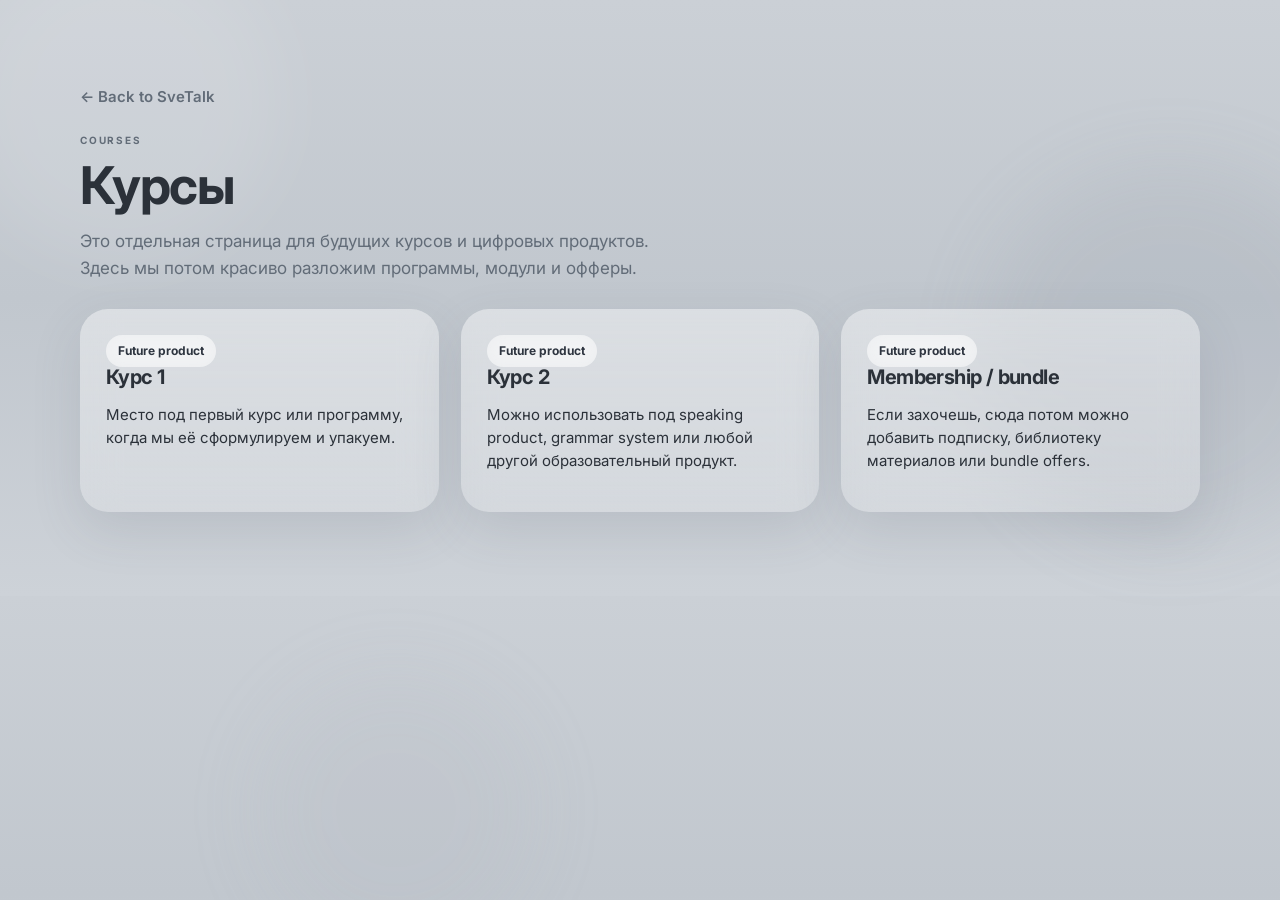
==== courses.html @ f73d2fb9 "Make hero left-aligned and CTA button" ====
<!DOCTYPE html>
<html lang="ru">
<head>
  <meta charset="UTF-8" />
  <meta name="viewport" content="width=device-width, initial-scale=1.0" />
  <title>SveTalk — Courses</title>
  <link rel="preconnect" href="https://fonts.googleapis.com">
  <link rel="preconnect" href="https://fonts.gstatic.com" crossorigin>
  <link href="https://fonts.googleapis.com/css2?family=Inter:wght@400;500;600;700;800&display=swap" rel="stylesheet">
  <link rel="stylesheet" href="styles.css" />
</head>
<body>
  <div class="bg-orbs" aria-hidden="true"><span class="orb orb-1"></span><span class="orb orb-2"></span><span class="orb orb-3"></span></div>
  <main class="section shell">
    <div class="container">
      <a href="index.html" class="ghost-link">← Back to SveTalk</a>
      <div class="section-heading" style="margin-top:24px;">
        <p class="eyebrow">Courses</p>
        <h1>Курсы</h1>
        <p class="lead">Это отдельная страница для будущих курсов и цифровых продуктов. Здесь мы потом красиво разложим программы, модули и офферы.</p>
      </div>
      <div class="cards-3">
        <article class="card-light"><span class="mini-label">Future product</span><h3>Курс 1</h3><p>Место под первый курс или программу, когда мы её сформулируем и упакуем.</p></article>
        <article class="card-light"><span class="mini-label">Future product</span><h3>Курс 2</h3><p>Можно использовать под speaking product, grammar system или любой другой образовательный продукт.</p></article>
        <article class="card-light"><span class="mini-label">Future product</span><h3>Membership / bundle</h3><p>Если захочешь, сюда потом можно добавить подписку, библиотеку материалов или bundle offers.</p></article>
      </div>
    </div>
  </main>
</body>
</html>
---- styles.css ----
:root {
  --bg: #d2d5da;
  --text: #2b3139;
  --muted: #626c78;
  --shadow: 0 18px 50px rgba(84, 91, 103, 0.14);
}

* { box-sizing: border-box; }
html { scroll-behavior: smooth; }
body {
  margin: 0;
  font-family: 'Inter', system-ui, sans-serif;
  color: var(--text);
  background: linear-gradient(180deg, #cbd0d6 0%, #c1c7ce 50%, #cdd2d8 100%);
  line-height: 1.55;
  overflow-x: hidden;
}

a { color: inherit; text-decoration: none; }
.shell, .section { position: relative; z-index: 2; }
.container { width: min(1120px, calc(100% - 32px)); margin: 0 auto; }
.section, .section-soft { padding: 84px 0; }
.section-heading { max-width: 700px; margin-bottom: 28px; }
.eyebrow {
  margin-bottom: 10px;
  font-size: 10px;
  text-transform: uppercase;
  letter-spacing: 0.18em;
  color: var(--muted);
  font-weight: 700;
}

h1, h2, h3 { margin: 0 0 14px; line-height: 1.08; letter-spacing: -0.03em; }
h1 { font-size: clamp(34px, 5vw, 52px); }
h2 { font-size: clamp(26px, 4vw, 38px); }
h3 { font-size: 20px; }
p, li, a, button { font-size: 15px; }
p { margin: 0 0 14px; }
.lead { max-width: 600px; font-size: 17px; color: var(--muted); }

.bg-orbs {
  position: fixed;
  inset: 0;
  overflow: hidden;
  pointer-events: none;
  z-index: 0;
}
.orb {
  position: absolute;
  border-radius: 50%;
  filter: blur(36px);
  opacity: 0.5;
}
.orb-1 { width: 320px; height: 320px; background: rgba(255,255,255,0.24); top: -60px; left: -40px; }
.orb-2 { width: 380px; height: 380px; background: rgba(130, 139, 151, 0.25); top: 18%; right: -80px; }
.orb-3 { width: 280px; height: 280px; background: rgba(171, 177, 186, 0.22); bottom: -50px; left: 20%; }
#mouse-glow {
  position: absolute;
  width: 300px;
  height: 300px;
  border-radius: 50%;
  background: radial-gradient(circle, rgba(255,255,255,0.4), rgba(255,255,255,0.12) 45%, transparent 72%);
  filter: blur(14px);
  transition: transform 0.08s linear;
}
#floating-glyphs { position: absolute; inset: 0; }
.glyph {
  position: absolute;
  color: rgba(57, 65, 78, 0.3);
  font-size: 13px;
  animation: floatGlyph 1.8s ease-out forwards;
}
@keyframes floatGlyph {
  0% { opacity: 0; transform: translate(-50%, -50%) scale(0.8); }
  15% { opacity: 1; }
  100% { opacity: 0; transform: translate(-50%, -92px) scale(1.12); }
}

.hero { padding: 26px 0 72px; }
.nav {
  display: flex;
  align-items: center;
  justify-content: space-between;
  gap: 18px;
  margin-bottom: 52px;
  position: relative;
  z-index: 30;
}
.brand { font-size: 22px; font-weight: 800; }
.nav-side {
  display: flex;
  align-items: center;
  gap: 16px;
  flex-wrap: wrap;
}
.nav-links {
  display: flex;
  align-items: center;
  gap: 18px;
  flex-wrap: wrap;
}
.nav-links a {
  color: var(--muted);
  font-size: 14px;
}
.nav-links a:hover, .ghost-link:hover { color: var(--text); }
.lang-menu { position: relative; }
.icon-button {
  border: 0;
  background: transparent;
  color: var(--muted);
  cursor: pointer;
  font-size: 18px;
  padding: 0;
}
.lang-dropdown {
  position: absolute;
  top: calc(100% + 10px);
  right: 0;
  min-width: 150px;
  background: rgba(248,249,250,0.96);
  backdrop-filter: blur(16px);
  border-radius: 16px;
  box-shadow: var(--shadow);
  padding: 8px;
  display: none;
  z-index: 80;
}
.lang-dropdown.open { display: grid; gap: 4px; }
.lang-item {
  border: 0;
  background: transparent;
  text-align: left;
  padding: 10px 12px;
  border-radius: 12px;
  color: var(--text);
  cursor: pointer;
}
.lang-item.active, .lang-item:hover { background: rgba(67, 74, 84, 0.08); }

.hero-grid {
  display: grid;
  grid-template-columns: 1fr 0.8fr;
  gap: 30px;
  align-items: center;
}
.hero-copy {
  text-align: left;
  max-width: 640px;
  margin: 0;
}
.hero-copy .lead,
.hero-copy .hero-actions { margin-left: 0; margin-right: 0; }
.hero-actions, .cta-actions {
  display: flex;
  flex-wrap: wrap;
  gap: 14px;
  margin: 24px 0;
  justify-content: flex-start;
}
.hero-points {
  margin: 0;
  padding-left: 18px;
  color: var(--muted);
  text-align: left;
  display: block;
}
.hero-points li { margin-bottom: 9px; }
.btn {
  display: inline-flex;
  align-items: center;
  justify-content: center;
  min-height: 46px;
  padding: 0 22px;
  border-radius: 999px;
  background: linear-gradient(180deg, #f5f6f7 0%, #d8dbe0 100%);
  box-shadow: 0 10px 24px rgba(88, 95, 104, 0.12);
  color: #262d35;
  font-weight: 700;
}
.ghost-link {
  color: var(--muted);
  font-weight: 600;
}

.card-light {
  background: linear-gradient(180deg, rgba(255,255,255,0.42), rgba(255,255,255,0.22));
  backdrop-filter: blur(18px);
  border-radius: 28px;
  box-shadow: var(--shadow);
  padding: 26px;
}
.two-col, .cards-3 {
  display: grid;
  gap: 22px;
}
.two-col { grid-template-columns: 1fr 1fr; }
.cards-3 { grid-template-columns: repeat(3, 1fr); }
.checklist ul { margin: 0; padding-left: 18px; }

.photo-frame {
  position: relative;
  min-height: 320px;
  overflow: hidden;
  border-radius: 24px;
  background: linear-gradient(180deg, rgba(255,255,255,0.34), rgba(198,202,208,0.3));
}
.hero-photo {
  width: 100%;
  height: 100%;
  min-height: 320px;
  object-fit: cover;
  object-position: center;
  display: block;
}
.mini-label {
  display: inline-flex;
  align-items: center;
  min-height: 32px;
  padding: 0 12px;
  border-radius: 999px;
  background: rgba(255,255,255,0.46);
  color: #2e3540;
  font-size: 12px;
  font-weight: 700;
  backdrop-filter: blur(10px);
}
.social-card, .feature-card { transition: transform 0.2s ease, background 0.2s ease; }
.social-card:hover, .feature-card:hover {
  transform: translateY(-4px);
  background: linear-gradient(180deg, rgba(255,255,255,0.55), rgba(255,255,255,0.3));
}
.cta {
  display: flex;
  align-items: center;
  justify-content: space-between;
  gap: 24px;
}

@media (max-width: 920px) {
  .hero-grid, .two-col, .cards-3, .cta { grid-template-columns: 1fr; display: grid; }
  .nav { align-items: flex-start; flex-direction: column; }
  .nav-side { align-items: flex-start; }
  .hero-points { display: block; }
}

@media (max-width: 640px) {
  .section, .section-soft { padding: 68px 0; }
  .container { width: min(100% - 24px, 1120px); }
  .card-light { padding: 20px; border-radius: 22px; }
  .nav-links { gap: 12px; }
  .photo-frame, .hero-photo { min-height: 240px; }
}
 20px; border-radius: 22px; }
  .nav-links { gap: 12px; }
  .photo-frame, .hero-photo { min-height: 280px; }
}
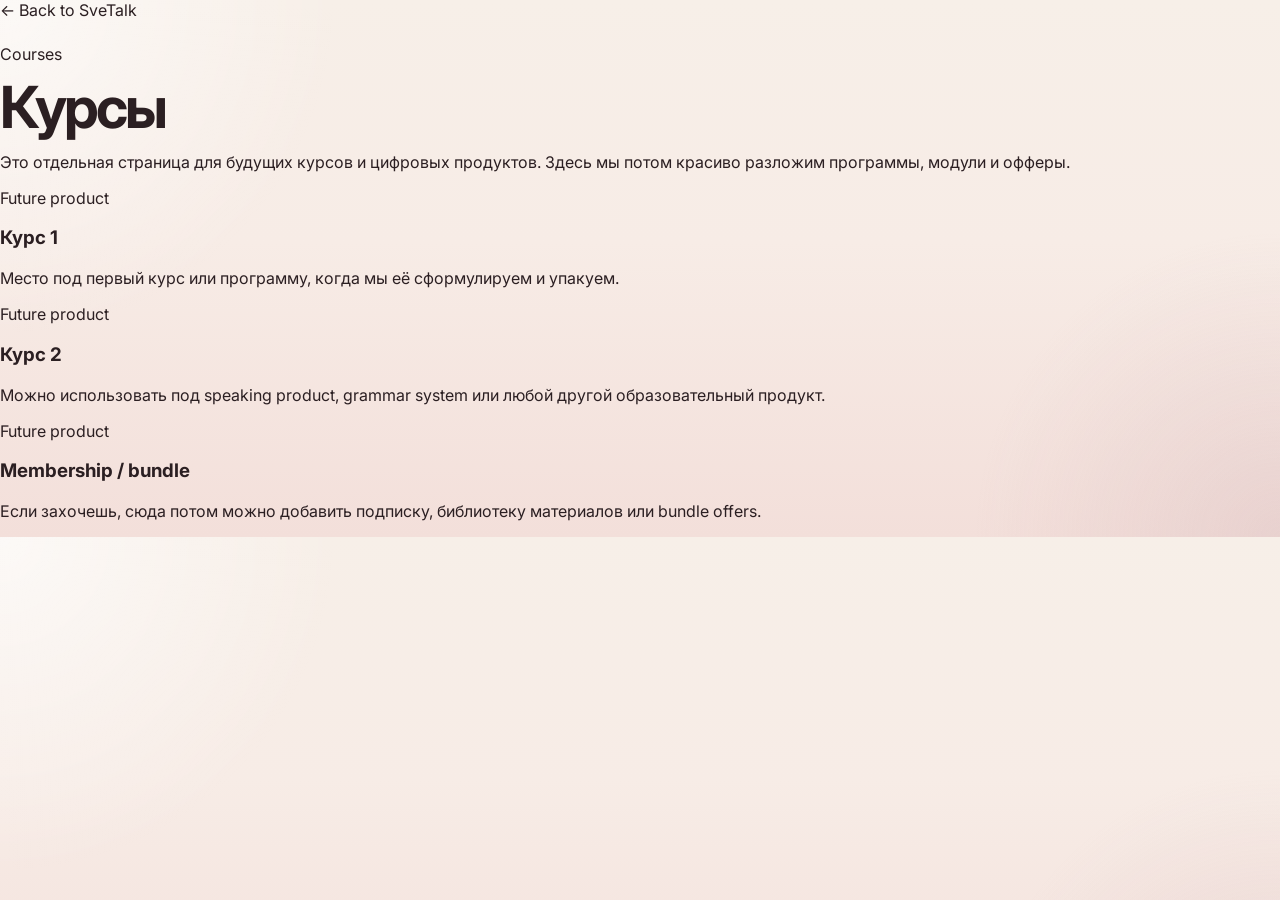
==== commit c616b849: "Tune community and Lexi button colors" ====
--- a/courses.html
+++ b/courses.html
@@ -7,7 +7,7 @@
   <link rel="preconnect" href="https://fonts.googleapis.com">
   <link rel="preconnect" href="https://fonts.gstatic.com" crossorigin>
   <link href="https://fonts.googleapis.com/css2?family=Inter:wght@400;500;600;700;800&display=swap" rel="stylesheet">
-  <link rel="stylesheet" href="styles.css" />
+  <link rel="stylesheet" href="styles.css?v=5" />
 </head>
 <body>
   <div class="bg-orbs" aria-hidden="true"><span class="orb orb-1"></span><span class="orb orb-2"></span><span class="orb orb-3"></span></div>
--- a/styles.css
+++ b/styles.css
@@ -1,8 +1,11 @@
 :root {
-  --bg: #d2d5da;
-  --text: #2b3139;
-  --muted: #626c78;
-  --shadow: 0 18px 50px rgba(84, 91, 103, 0.14);
+  --bg: #f7efe8;
+  --bg-2: #f3dfda;
+  --text: #2b1f22;
+  --muted: #775f66;
+  --line: rgba(80, 47, 58, 0.08);
+  --shadow: 0 24px 60px rgba(124, 82, 95, 0.16);
+  --wine: #6f3d4b;
 }
 
 * { box-sizing: border-box; }
@@ -11,247 +14,169 @@
   margin: 0;
   font-family: 'Inter', system-ui, sans-serif;
   color: var(--text);
-  background: linear-gradient(180deg, #cbd0d6 0%, #c1c7ce 50%, #cdd2d8 100%);
-  line-height: 1.55;
-  overflow-x: hidden;
+  background:
+    radial-gradient(circle at top left, rgba(255,255,255,0.65), transparent 24%),
+    radial-gradient(circle at bottom right, rgba(205, 173, 178, 0.28), transparent 22%),
+    linear-gradient(180deg, var(--bg) 0%, #f7ece6 45%, var(--bg-2) 100%);
 }
 
 a { color: inherit; text-decoration: none; }
-.shell, .section { position: relative; z-index: 2; }
-.container { width: min(1120px, calc(100% - 32px)); margin: 0 auto; }
-.section, .section-soft { padding: 84px 0; }
-.section-heading { max-width: 700px; margin-bottom: 28px; }
-.eyebrow {
-  margin-bottom: 10px;
-  font-size: 10px;
-  text-transform: uppercase;
-  letter-spacing: 0.18em;
-  color: var(--muted);
-  font-weight: 700;
+
+.linktree-page { min-height: 100vh; }
+.linktree-shell {
+  min-height: 100vh;
+  display: grid;
+  place-items: center;
+  padding: 32px 16px;
 }
 
-h1, h2, h3 { margin: 0 0 14px; line-height: 1.08; letter-spacing: -0.03em; }
-h1 { font-size: clamp(34px, 5vw, 52px); }
-h2 { font-size: clamp(26px, 4vw, 38px); }
-h3 { font-size: 20px; }
-p, li, a, button { font-size: 15px; }
-p { margin: 0 0 14px; }
-.lead { max-width: 600px; font-size: 17px; color: var(--muted); }
-
-.bg-orbs {
-  position: fixed;
-  inset: 0;
-  overflow: hidden;
-  pointer-events: none;
-  z-index: 0;
-}
-.orb {
-  position: absolute;
-  border-radius: 50%;
-  filter: blur(36px);
-  opacity: 0.5;
-}
-.orb-1 { width: 320px; height: 320px; background: rgba(255,255,255,0.24); top: -60px; left: -40px; }
-.orb-2 { width: 380px; height: 380px; background: rgba(130, 139, 151, 0.25); top: 18%; right: -80px; }
-.orb-3 { width: 280px; height: 280px; background: rgba(171, 177, 186, 0.22); bottom: -50px; left: 20%; }
-#mouse-glow {
-  position: absolute;
-  width: 300px;
-  height: 300px;
-  border-radius: 50%;
-  background: radial-gradient(circle, rgba(255,255,255,0.4), rgba(255,255,255,0.12) 45%, transparent 72%);
-  filter: blur(14px);
-  transition: transform 0.08s linear;
-}
-#floating-glyphs { position: absolute; inset: 0; }
-.glyph {
-  position: absolute;
-  color: rgba(57, 65, 78, 0.3);
-  font-size: 13px;
-  animation: floatGlyph 1.8s ease-out forwards;
-}
-@keyframes floatGlyph {
-  0% { opacity: 0; transform: translate(-50%, -50%) scale(0.8); }
-  15% { opacity: 1; }
-  100% { opacity: 0; transform: translate(-50%, -92px) scale(1.12); }
+.linktree-card {
+  width: min(100%, 640px);
+  background: linear-gradient(180deg, rgba(255,255,255,0.62), rgba(255,250,247,0.88));
+  border: 1px solid var(--line);
+  border-radius: 36px;
+  box-shadow: var(--shadow);
+  backdrop-filter: blur(20px);
+  padding: 34px 26px 28px;
+  text-align: center;
 }
 
-.hero { padding: 26px 0 72px; }
-.nav {
+.avatar {
+  width: 148px;
+  height: 148px;
+  object-fit: cover;
+  object-position: center 24%;
+  border-radius: 50%;
+  display: block;
+  margin: 0 auto 22px;
+  box-shadow: 0 16px 34px rgba(93, 60, 72, 0.18);
+  border: 4px solid rgba(255,255,255,0.74);
+}
+
+.hero-stack { margin-bottom: 28px; }
+.eyebrow-linktree {
+  margin: 0 0 10px;
+  color: var(--wine);
+  font-size: 12px;
+  font-weight: 700;
+  letter-spacing: 0.18em;
+  text-transform: uppercase;
+}
+
+h1 {
+  margin: 0 0 14px;
+  font-size: clamp(34px, 7vw, 58px);
+  line-height: 0.96;
+  letter-spacing: -0.05em;
+}
+
+.subtitle {
+  margin: 0 auto;
+  max-width: 500px;
+  color: var(--muted);
+  font-size: 16px;
+  line-height: 1.55;
+}
+
+.button-stack {
+  display: grid;
+  gap: 14px;
+}
+
+.link-button {
+  display: block;
+  text-align: left;
+  padding: 18px 18px 17px;
+  border-radius: 24px;
+  box-shadow: 0 10px 24px rgba(88, 56, 67, 0.08);
+  transition: transform 0.18s ease, box-shadow 0.18s ease, background 0.18s ease;
+}
+
+.link-button:hover {
+  transform: translateY(-2px);
+  box-shadow: 0 16px 28px rgba(88, 56, 67, 0.12);
+}
+
+.link-button.primary {
+  background: linear-gradient(180deg, #7e4755 0%, #693846 100%);
+  color: white;
+}
+
+.link-button.secondary {
+  background: linear-gradient(180deg, #f8e7e1 0%, #f2d4d7 100%);
+  color: var(--text);
+}
+
+.link-button.community {
+  background: linear-gradient(180deg, #ddb4b9 0%, #c88792 100%);
+  color: #3b2128;
+}
+
+.link-button.lexi {
+  background: linear-gradient(180deg, #f0ddd9 0%, #ebd2d7 100%);
+  color: var(--text);
+}
+
+.link-button.support {
+  background: linear-gradient(180deg, #f1d9d3 0%, #e7c6c7 100%);
+  color: var(--text);
+}
+
+.button-title {
+  display: block;
+  font-size: 17px;
+  font-weight: 700;
+  line-height: 1.22;
+  margin-bottom: 6px;
+}
+
+.button-subtitle {
+  display: block;
+  font-size: 13px;
+  line-height: 1.45;
+  opacity: 0.88;
+}
+
+.social-row {
   display: flex;
-  align-items: center;
-  justify-content: space-between;
-  gap: 18px;
-  margin-bottom: 52px;
-  position: relative;
-  z-index: 30;
-}
-.brand { font-size: 22px; font-weight: 800; }
-.nav-side {
-  display: flex;
-  align-items: center;
-  gap: 16px;
-  flex-wrap: wrap;
-}
-.nav-links {
-  display: flex;
-  align-items: center;
+  justify-content: center;
   gap: 18px;
   flex-wrap: wrap;
+  margin-top: 24px;
 }
-.nav-links a {
-  color: var(--muted);
+
+.social-row a {
+  color: var(--wine);
   font-size: 14px;
-}
-.nav-links a:hover, .ghost-link:hover { color: var(--text); }
-.lang-menu { position: relative; }
-.icon-button {
-  border: 0;
-  background: transparent;
-  color: var(--muted);
-  cursor: pointer;
-  font-size: 18px;
-  padding: 0;
-}
-.lang-dropdown {
-  position: absolute;
-  top: calc(100% + 10px);
-  right: 0;
-  min-width: 150px;
-  background: rgba(248,249,250,0.96);
-  backdrop-filter: blur(16px);
-  border-radius: 16px;
-  box-shadow: var(--shadow);
-  padding: 8px;
-  display: none;
-  z-index: 80;
-}
-.lang-dropdown.open { display: grid; gap: 4px; }
-.lang-item {
-  border: 0;
-  background: transparent;
-  text-align: left;
-  padding: 10px 12px;
-  border-radius: 12px;
-  color: var(--text);
-  cursor: pointer;
-}
-.lang-item.active, .lang-item:hover { background: rgba(67, 74, 84, 0.08); }
-
-.hero-grid {
-  display: grid;
-  grid-template-columns: 1fr 0.8fr;
-  gap: 30px;
-  align-items: center;
-}
-.hero-copy {
-  text-align: left;
-  max-width: 640px;
-  margin: 0;
-}
-.hero-copy .lead,
-.hero-copy .hero-actions { margin-left: 0; margin-right: 0; }
-.hero-actions, .cta-actions {
-  display: flex;
-  flex-wrap: wrap;
-  gap: 14px;
-  margin: 24px 0;
-  justify-content: flex-start;
-}
-.hero-points {
-  margin: 0;
-  padding-left: 18px;
-  color: var(--muted);
-  text-align: left;
-  display: block;
-}
-.hero-points li { margin-bottom: 9px; }
-.btn {
-  display: inline-flex;
-  align-items: center;
-  justify-content: center;
-  min-height: 46px;
-  padding: 0 22px;
-  border-radius: 999px;
-  background: linear-gradient(180deg, #f5f6f7 0%, #d8dbe0 100%);
-  box-shadow: 0 10px 24px rgba(88, 95, 104, 0.12);
-  color: #262d35;
-  font-weight: 700;
-}
-.ghost-link {
-  color: var(--muted);
   font-weight: 600;
 }
 
-.card-light {
-  background: linear-gradient(180deg, rgba(255,255,255,0.42), rgba(255,255,255,0.22));
-  backdrop-filter: blur(18px);
-  border-radius: 28px;
-  box-shadow: var(--shadow);
-  padding: 26px;
-}
-.two-col, .cards-3 {
-  display: grid;
-  gap: 22px;
-}
-.two-col { grid-template-columns: 1fr 1fr; }
-.cards-3 { grid-template-columns: repeat(3, 1fr); }
-.checklist ul { margin: 0; padding-left: 18px; }
-
-.photo-frame {
-  position: relative;
-  min-height: 320px;
-  overflow: hidden;
-  border-radius: 24px;
-  background: linear-gradient(180deg, rgba(255,255,255,0.34), rgba(198,202,208,0.3));
-}
-.hero-photo {
-  width: 100%;
-  height: 100%;
-  min-height: 320px;
-  object-fit: cover;
-  object-position: center;
-  display: block;
-}
-.mini-label {
-  display: inline-flex;
-  align-items: center;
-  min-height: 32px;
-  padding: 0 12px;
-  border-radius: 999px;
-  background: rgba(255,255,255,0.46);
-  color: #2e3540;
-  font-size: 12px;
-  font-weight: 700;
-  backdrop-filter: blur(10px);
-}
-.social-card, .feature-card { transition: transform 0.2s ease, background 0.2s ease; }
-.social-card:hover, .feature-card:hover {
-  transform: translateY(-4px);
-  background: linear-gradient(180deg, rgba(255,255,255,0.55), rgba(255,255,255,0.3));
-}
-.cta {
-  display: flex;
-  align-items: center;
-  justify-content: space-between;
-  gap: 24px;
-}
-
-@media (max-width: 920px) {
-  .hero-grid, .two-col, .cards-3, .cta { grid-template-columns: 1fr; display: grid; }
-  .nav { align-items: flex-start; flex-direction: column; }
-  .nav-side { align-items: flex-start; }
-  .hero-points { display: block; }
+.footer-line {
+  margin: 24px 0 0;
+  color: var(--muted);
+  font-size: 13px;
+  letter-spacing: 0.08em;
+  text-transform: uppercase;
 }
 
 @media (max-width: 640px) {
-  .section, .section-soft { padding: 68px 0; }
-  .container { width: min(100% - 24px, 1120px); }
-  .card-light { padding: 20px; border-radius: 22px; }
-  .nav-links { gap: 12px; }
-  .photo-frame, .hero-photo { min-height: 240px; }
+  .linktree-card {
+    border-radius: 28px;
+    padding: 28px 18px 22px;
+  }
+
+  .avatar {
+    width: 118px;
+    height: 118px;
+    margin-bottom: 18px;
+  }
+
+  .subtitle { font-size: 15px; }
+
+  .link-button {
+    padding: 16px 15px;
+    border-radius: 20px;
+  }
+
+  .button-title { font-size: 16px; }
 }
- 20px; border-radius: 22px; }
-  .nav-links { gap: 12px; }
-  .photo-frame, .hero-photo { min-height: 280px; }
-}
